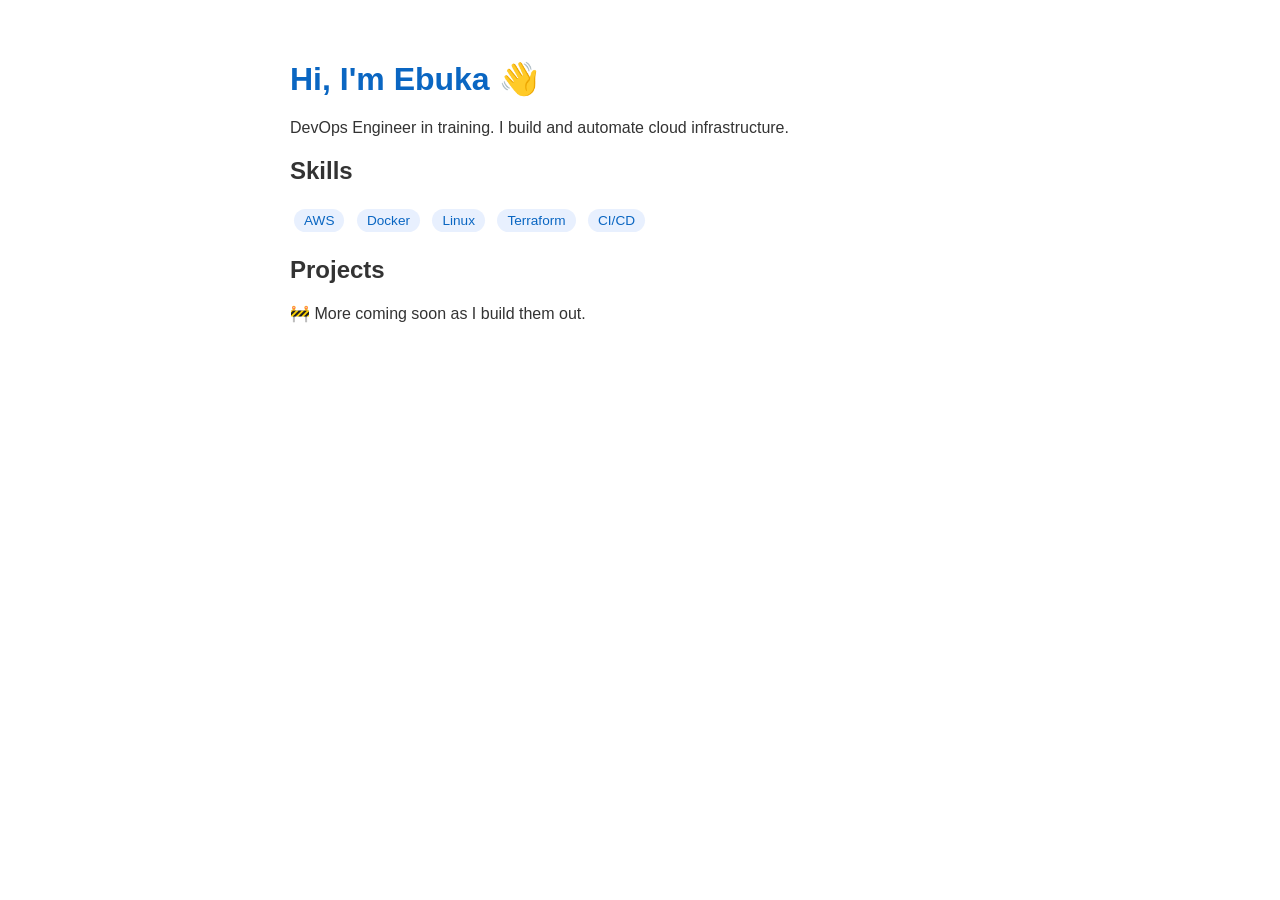
==== index.html @ 4d99b6e7 "initial portfolio site" ====
<!DOCTYPE html>
<html lang="en">
<head>
  <meta charset="UTF-8" />
  <meta name="viewport" content="width=device-width, initial-scale=1.0"/>
  <title>Ebuka | DevOps Engineer</title>
  <style>
    body { font-family: sans-serif; max-width: 700px; margin: 60px auto; padding: 0 20px; color: #333; }
    h1 { color: #0a66c2; }
    .tag { display: inline-block; background: #e8f0fe; color: #0a66c2; padding: 4px 10px; border-radius: 12px; margin: 4px; font-size: 0.85rem; }
  </style>
</head>

<body>
  <h1>Hi, I'm Ebuka 👋</h1>
  <p>DevOps Engineer in training. I build and automate cloud infrastructure.</p>
  <h2>Skills</h2>
  <span class="tag">AWS</span>
  <span class="tag">Docker</span>
  <span class="tag">Linux</span>
  <span class="tag">Terraform</span>
  <span class="tag">CI/CD</span>
  <h2>Projects</h2>
  <p>🚧 More coming soon as I build them out.</p>
</body>


</html>
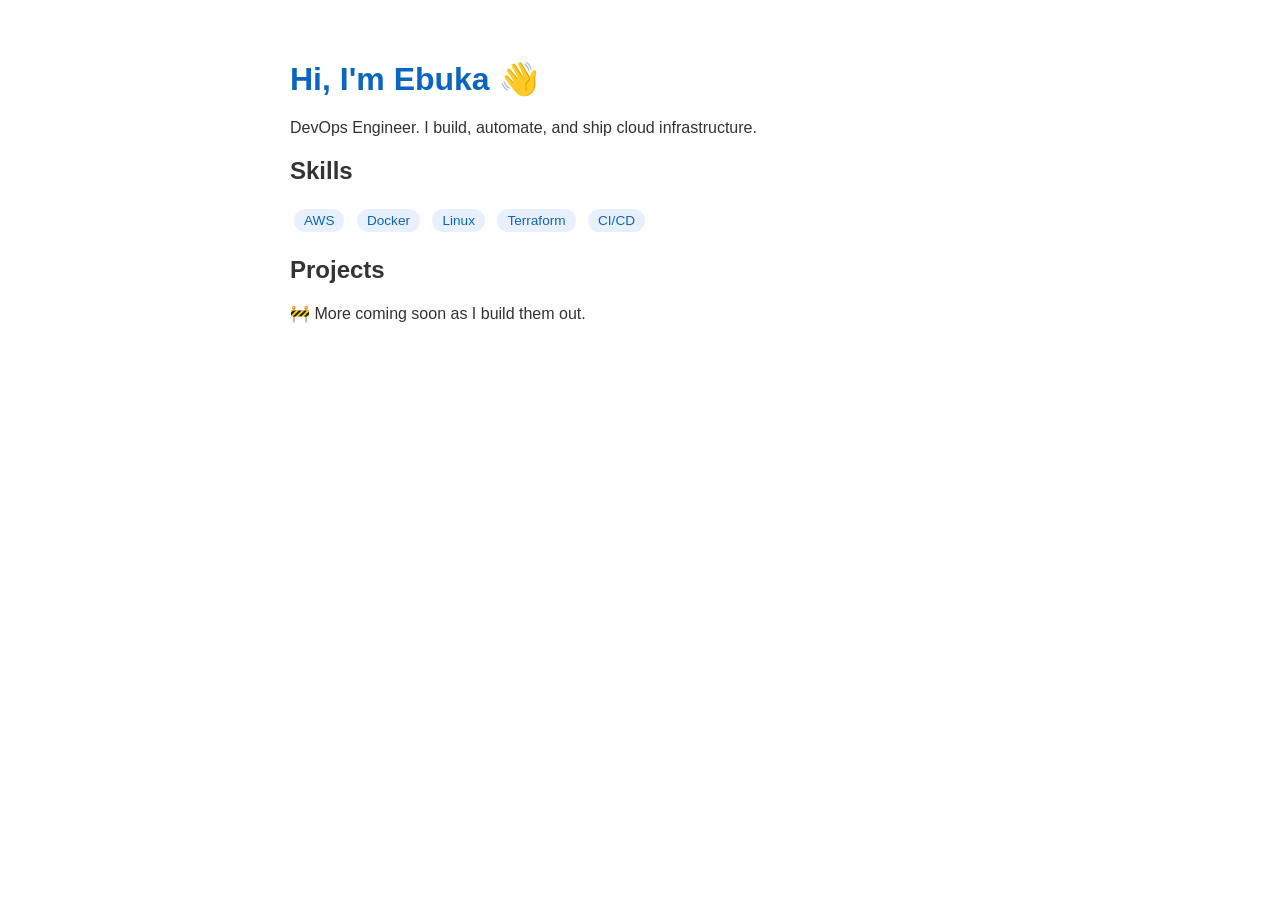
==== commit 844545f7: "Update Bio" ====
--- a/index.html
+++ b/index.html
@@ -13,7 +13,7 @@
 
 <body>
   <h1>Hi, I'm Ebuka 👋</h1>
-  <p>DevOps Engineer in training. I build and automate cloud infrastructure.</p>
+  <p>DevOps Engineer. I build, automate, and ship cloud infrastructure.</p>
   <h2>Skills</h2>
   <span class="tag">AWS</span>
   <span class="tag">Docker</span>
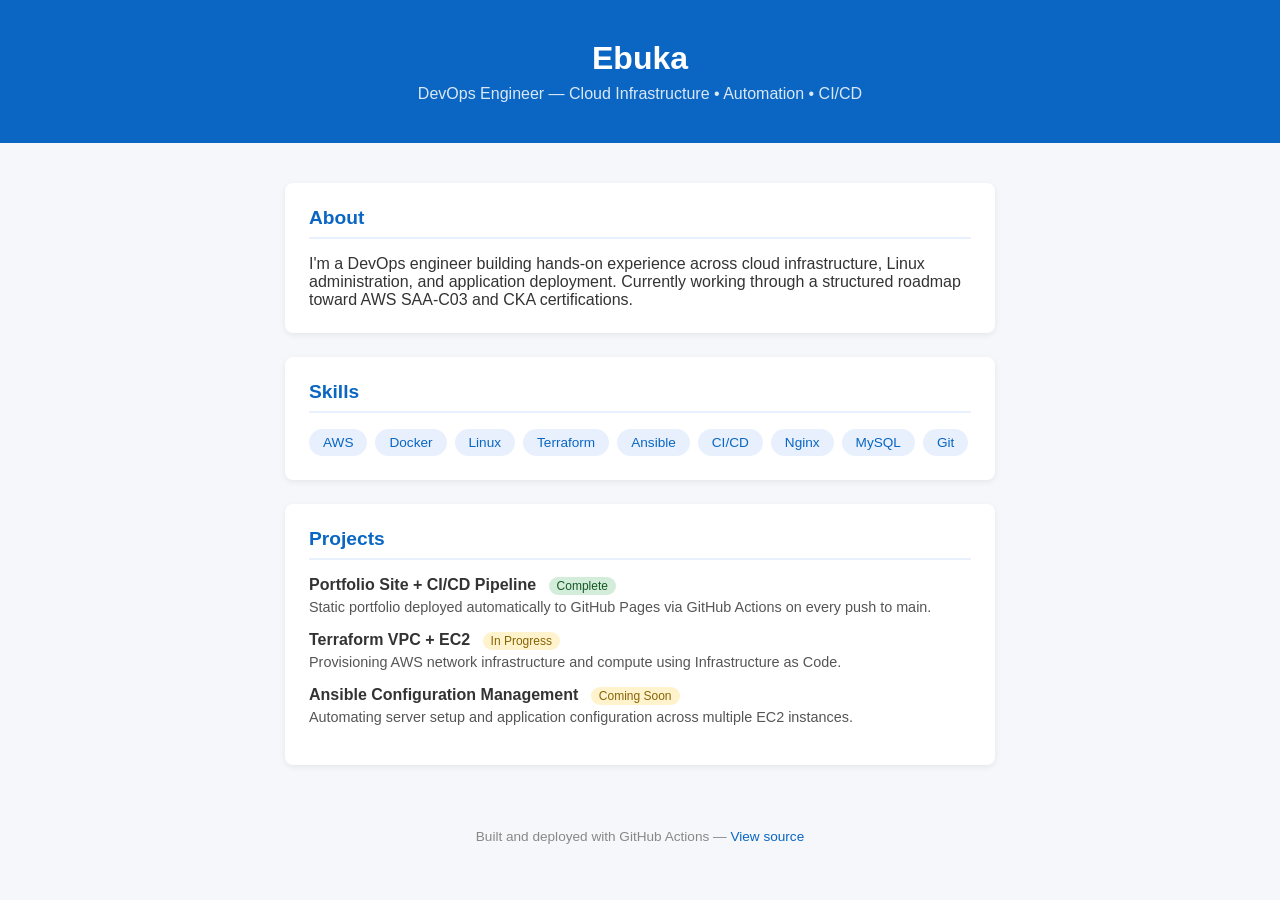
==== commit 3868402c: "deploy: 759c1cb89d45592725dc5091bd95eb2610879451" ====
--- a/index.html
+++ b/index.html
@@ -4,25 +4,66 @@
   <meta charset="UTF-8" />
   <meta name="viewport" content="width=device-width, initial-scale=1.0"/>
   <title>Ebuka | DevOps Engineer</title>
-  <style>
-    body { font-family: sans-serif; max-width: 700px; margin: 60px auto; padding: 0 20px; color: #333; }
-    h1 { color: #0a66c2; }
-    .tag { display: inline-block; background: #e8f0fe; color: #0a66c2; padding: 4px 10px; border-radius: 12px; margin: 4px; font-size: 0.85rem; }
-  </style>
+  <link rel="stylesheet" href="style.css" />
 </head>
+<body>
 
-<body>
-  <h1>Hi, I'm Ebuka 👋</h1>
-  <p>DevOps Engineer. I build, automate, and ship cloud infrastructure.</p>
-  <h2>Skills</h2>
-  <span class="tag">AWS</span>
-  <span class="tag">Docker</span>
-  <span class="tag">Linux</span>
-  <span class="tag">Terraform</span>
-  <span class="tag">CI/CD</span>
-  <h2>Projects</h2>
-  <p>🚧 More coming soon as I build them out.</p>
+  <header>
+    <h1>Ebuka</h1>
+    <p>DevOps Engineer &mdash; Cloud Infrastructure &bull; Automation &bull; CI/CD</p>
+  </header>
+
+  <main>
+
+    <section>
+      <h2>About</h2>
+      <p>
+        I'm a DevOps engineer building hands-on experience across cloud infrastructure,
+        Linux administration, and application deployment. Currently working through a
+        structured roadmap toward AWS SAA-C03 and CKA certifications.
+      </p>
+    </section>
+
+    <section>
+      <h2>Skills</h2>
+      <div class="tags">
+        <span class="tag">AWS</span>
+        <span class="tag">Docker</span>
+        <span class="tag">Linux</span>
+        <span class="tag">Terraform</span>
+        <span class="tag">Ansible</span>
+        <span class="tag">CI/CD</span>
+        <span class="tag">Nginx</span>
+        <span class="tag">MySQL</span>
+        <span class="tag">Git</span>
+      </div>
+    </section>
+
+    <section>
+      <h2>Projects</h2>
+
+      <div class="project-item">
+        <h3>Portfolio Site + CI/CD Pipeline <span class="status done">Complete</span></h3>
+        <p>Static portfolio deployed automatically to GitHub Pages via GitHub Actions on every push to main.</p>
+      </div>
+
+      <div class="project-item">
+        <h3>Terraform VPC + EC2 <span class="status wip">In Progress</span></h3>
+        <p>Provisioning AWS network infrastructure and compute using Infrastructure as Code.</p>
+      </div>
+
+      <div class="project-item">
+        <h3>Ansible Configuration Management <span class="status wip">Coming Soon</span></h3>
+        <p>Automating server setup and application configuration across multiple EC2 instances.</p>
+      </div>
+
+    </section>
+
+  </main>
+
+  <footer>
+    <p>Built and deployed with GitHub Actions &mdash; <a href="https://github.com/devEbuka/my-portfolio" target="_blank">View source</a></p>
+  </footer>
+
 </body>
-
-
 </html>
--- a/style.css
+++ b/style.css
@@ -0,0 +1,103 @@
+* {
+  margin: 0;
+  padding: 0;
+  box-sizing: border-box;
+}
+
+body {
+  font-family: 'Segoe UI', sans-serif;
+  background: #f5f7fa;
+  color: #333;
+}
+
+header {
+  background: #0a66c2;
+  color: white;
+  padding: 40px 20px;
+  text-align: center;
+}
+
+header h1 {
+  font-size: 2rem;
+  margin-bottom: 8px;
+}
+
+header p {
+  font-size: 1rem;
+  opacity: 0.85;
+}
+
+main {
+  max-width: 750px;
+  margin: 40px auto;
+  padding: 0 20px;
+}
+
+section {
+  background: white;
+  border-radius: 8px;
+  padding: 24px;
+  margin-bottom: 24px;
+  box-shadow: 0 2px 6px rgba(0,0,0,0.07);
+}
+
+section h2 {
+  color: #0a66c2;
+  margin-bottom: 16px;
+  font-size: 1.2rem;
+  border-bottom: 2px solid #e8f0fe;
+  padding-bottom: 8px;
+}
+
+.tags {
+  display: flex;
+  flex-wrap: wrap;
+  gap: 8px;
+}
+
+.tag {
+  background: #e8f0fe;
+  color: #0a66c2;
+  padding: 6px 14px;
+  border-radius: 20px;
+  font-size: 0.85rem;
+  font-weight: 500;
+}
+
+.project-item {
+  margin-bottom: 16px;
+}
+
+.project-item h3 {
+  font-size: 1rem;
+  margin-bottom: 4px;
+}
+
+.project-item p {
+  font-size: 0.9rem;
+  color: #555;
+}
+
+.status {
+  display: inline-block;
+  font-size: 0.75rem;
+  padding: 2px 8px;
+  border-radius: 10px;
+  margin-left: 8px;
+  font-weight: 500;
+}
+
+.done { background: #d4edda; color: #155724; }
+.wip  { background: #fff3cd; color: #856404; }
+
+footer {
+  text-align: center;
+  padding: 24px;
+  font-size: 0.85rem;
+  color: #888;
+}
+
+footer a {
+  color: #0a66c2;
+  text-decoration: none;
+}
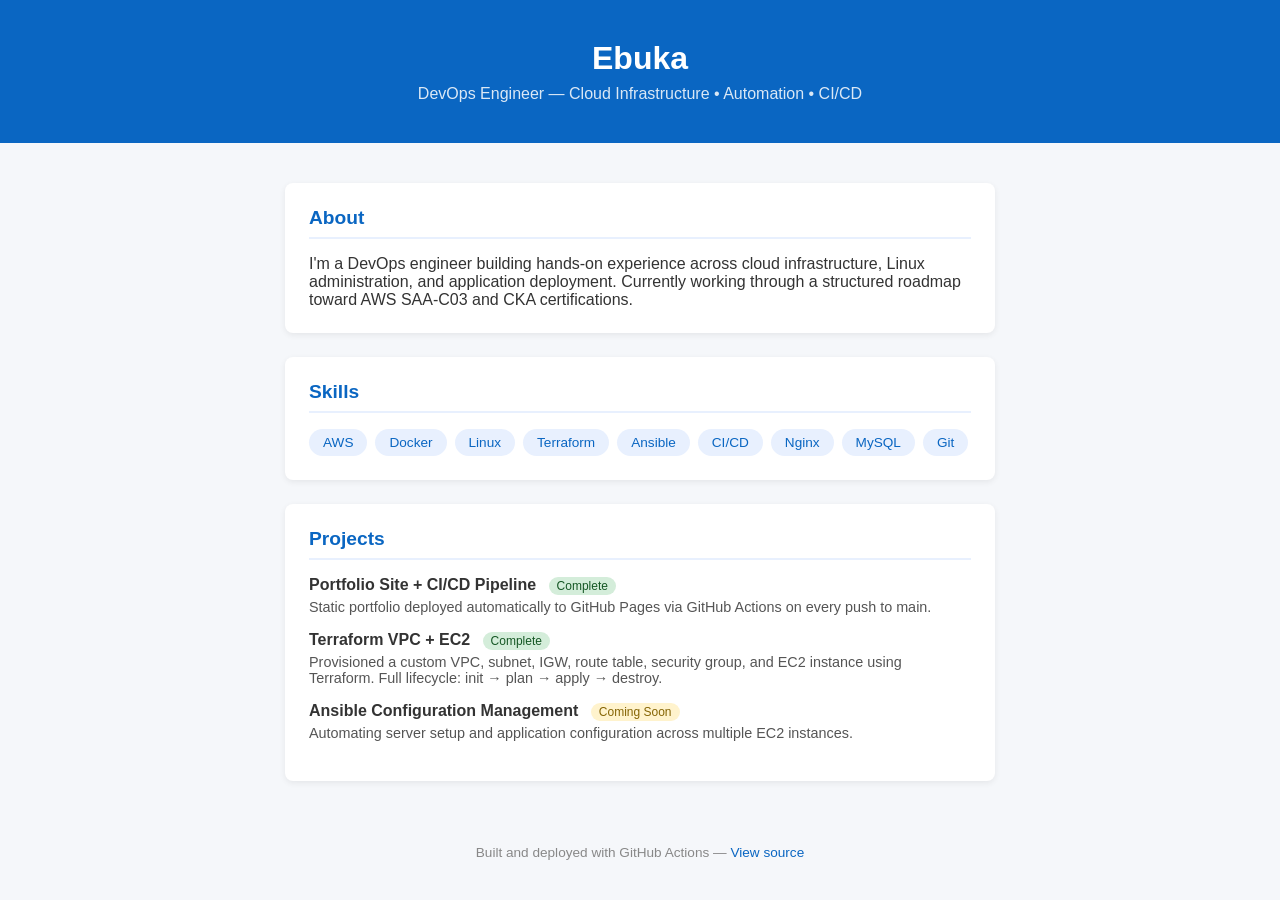
==== commit fbd8a4ef: "deploy: 884756055ed629dd9575340a2d557c7c1f5ea135" ====
--- a/index.html
+++ b/index.html
@@ -48,8 +48,8 @@
       </div>
 
       <div class="project-item">
-        <h3>Terraform VPC + EC2 <span class="status wip">In Progress</span></h3>
-        <p>Provisioning AWS network infrastructure and compute using Infrastructure as Code.</p>
+        <h3>Terraform VPC + EC2 <span class="status done">Complete</span></h3>
+        <p>Provisioned a custom VPC, subnet, IGW, route table, security group, and EC2 instance using Terraform. Full lifecycle: init → plan → apply → destroy.</p>
       </div>
 
       <div class="project-item">
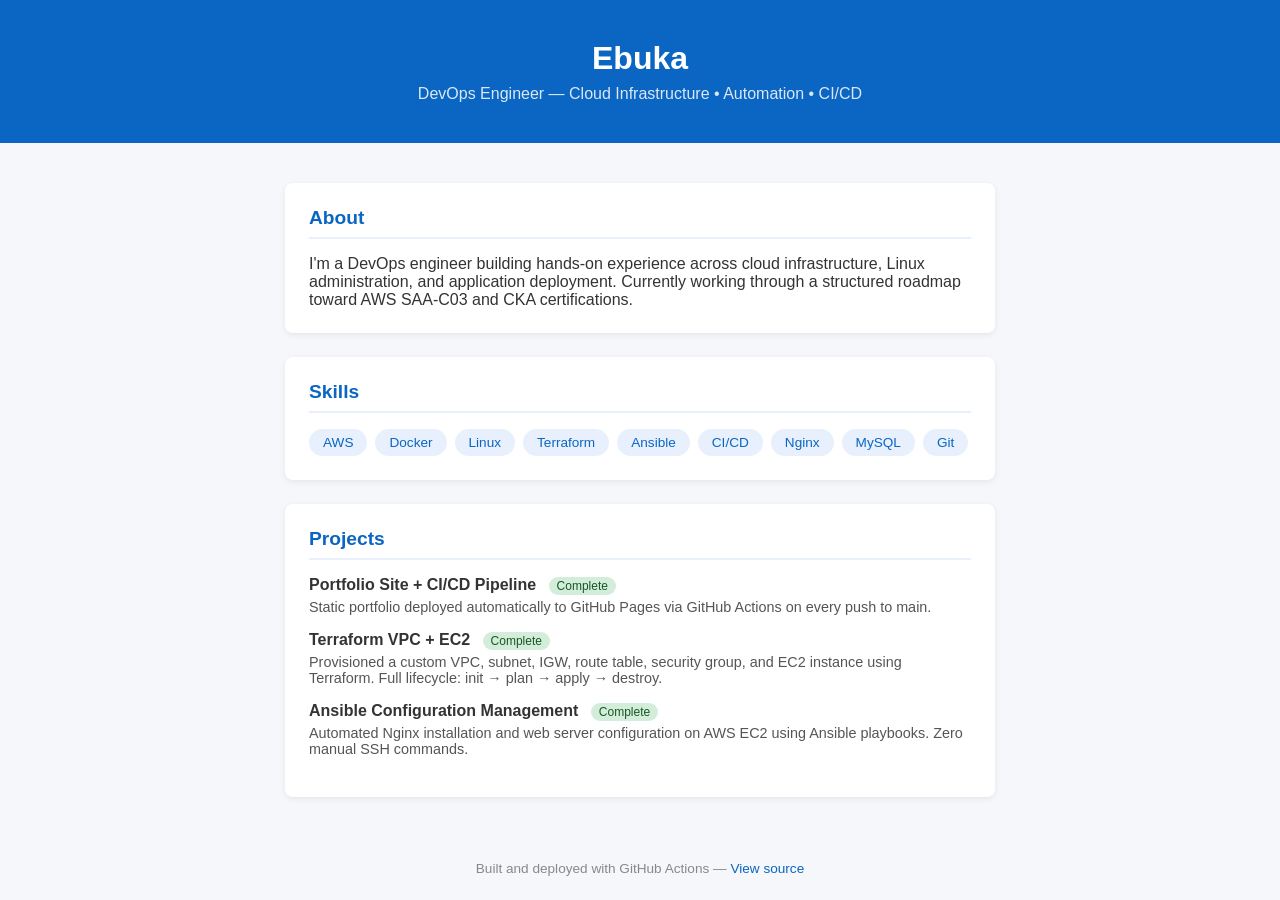
==== commit 66475578: "deploy: 602deb6712482aa572a1e6d5a97131169027afcd" ====
--- a/index.html
+++ b/index.html
@@ -53,9 +53,9 @@
       </div>
 
       <div class="project-item">
-        <h3>Ansible Configuration Management <span class="status wip">Coming Soon</span></h3>
-        <p>Automating server setup and application configuration across multiple EC2 instances.</p>
-      </div>
+  <h3>Ansible Configuration Management <span class="status done">Complete</span></h3>
+  <p>Automated Nginx installation and web server configuration on AWS EC2 using Ansible playbooks. Zero manual SSH commands.</p>
+</div>
 
     </section>
 
